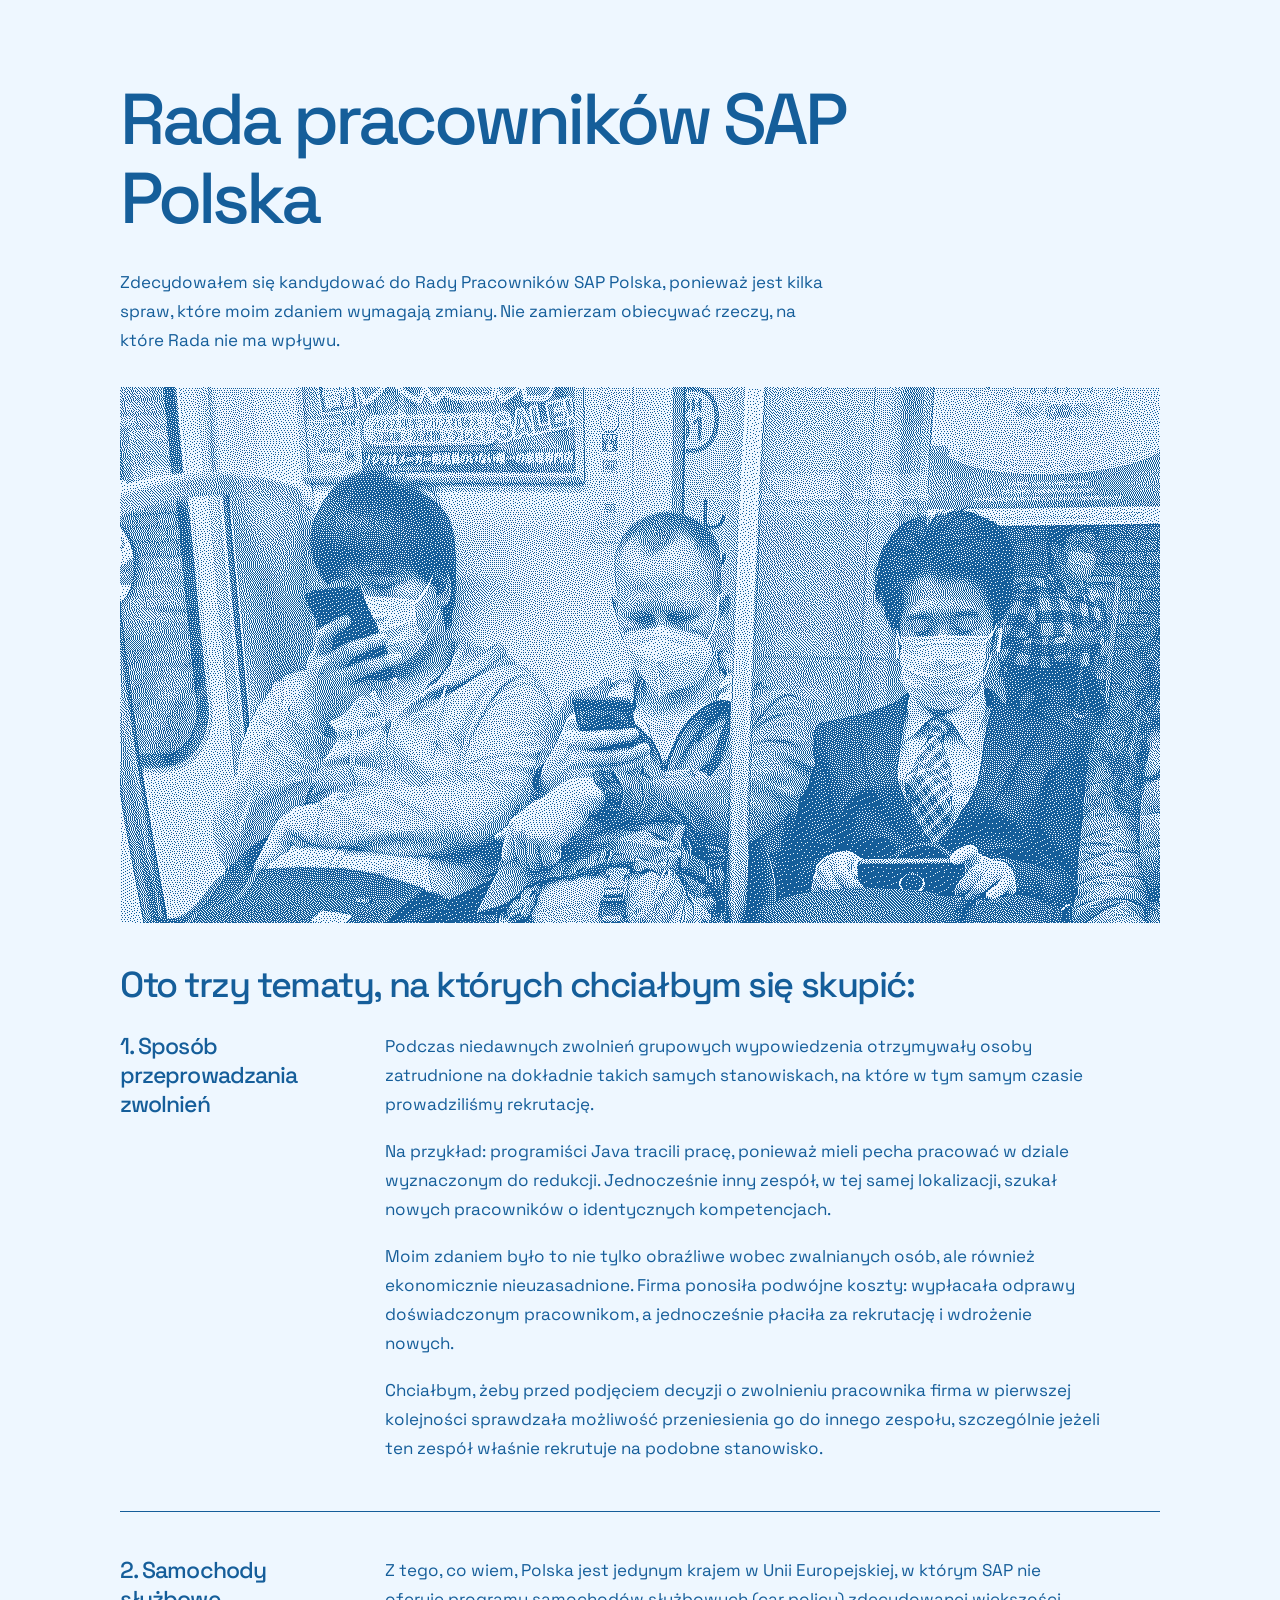
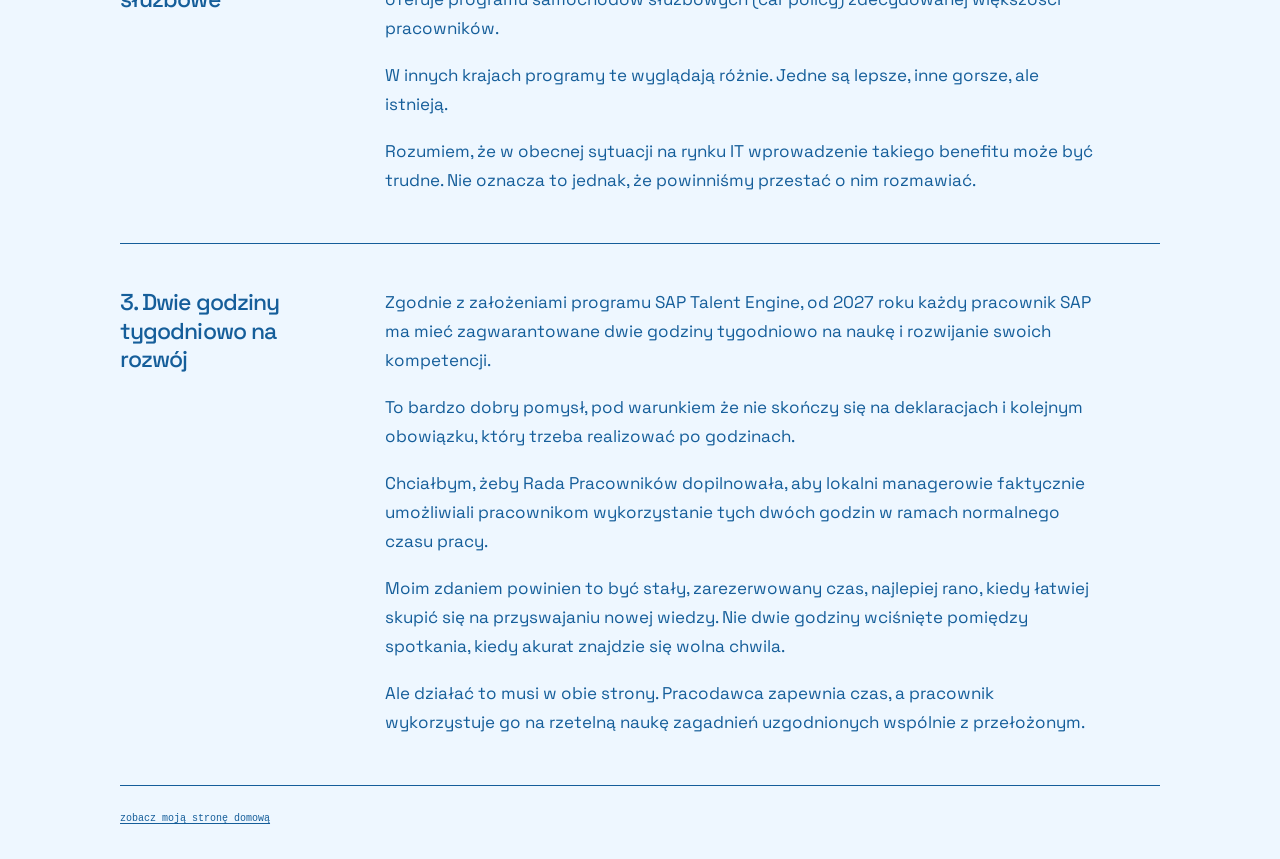
==== wybory/index.html @ 4619ec31 "Add election subpage" ====
<!doctype html>
<html lang="pl">
  <head>
    <meta charset="utf-8">
    <meta name="viewport" content="width=device-width, initial-scale=1">
    <meta name="theme-color" content="#eef7ff">
    <meta name="description" content="Robert Wydra — kandydat do Rady Pracowników SAP Polska. Trzy tematy: zwolnienia grupowe, samochody służbowe i czas na rozwój.">
    <meta property="og:type" content="website">
    <meta property="og:title" content="Rada pracowników SAP Polska">
    <meta property="og:description" content="Trzy tematy, na których chciałbym się skupić w Radzie Pracowników SAP Polska.">
    <meta property="og:url" content="https://wydra.dev/wybory/">
    <title>Rada pracowników SAP Polska</title>
    <link rel="canonical" href="https://wydra.dev/wybory/">
    <link rel="icon" href="../assets/favicon.svg" type="image/svg+xml">
    <link rel="preload" href="../assets/fonts/space-grotesk.woff2" as="font" type="font/woff2" crossorigin>
    <link rel="stylesheet" href="../styles.css">
    <style>
      .election-intro { display: block; padding-bottom: 40px; }
      .election-intro h1 { max-width: 20ch; font-size: clamp(36px, 6.2vw, 72px); line-height: 1.1; letter-spacing: -0.055em; }
      .election-overview { grid-template-columns: minmax(0, 1fr); gap: 32px; padding: 0; }
      .election-photo { margin: 0; }
      .election-photo img { width: 100%; }
      .election-topics > h2 { max-width: none; font-size: clamp(28px, 3vw, 36px); }
      .election-topics > .essay-section:first-of-type { border-top: 0; padding-top: 24px; }
      .election-topics h3 { margin: 0; max-width: 12ch; font-size: 23px; font-weight: 500; line-height: 1.25; }
      @media (max-width: 640px) {
        .election-topics h3 { max-width: none; }
      }
    </style>
  </head>
  <body>
    <div class="page">
      <main>
        <section class="intro election-intro" aria-labelledby="election-title">
          <h1 id="election-title">Rada pracowników SAP Polska</h1>
          <div class="intro election-overview">
            <div class="section-body">
              <p>Zdecydowałem się kandydować do Rady Pracowników SAP Polska, ponieważ jest kilka spraw, które moim zdaniem wymagają zmiany. Nie zamierzam obiecywać rzeczy, na które Rada nie ma wpływu.</p>
            </div>
            <figure class="election-photo">
              <img src="../assets/metro.png" alt="Robert Wydra w metrze, w niebieskim dwukolorowym ditheringu." width="1040" height="536" fetchpriority="high" decoding="async">
            </figure>
          </div>
        </section>
        <section class="election-topics" aria-labelledby="topics-title">
          <h2 id="topics-title">Oto trzy tematy, na których chciałbym się skupić:</h2>
          <section class="essay-section" aria-labelledby="layoffs-title">
            <div class="section-heading">
              <h3 id="layoffs-title">1. Sposób przeprowadzania zwolnień</h3>
            </div>
            <div class="section-body">
              <p>Podczas niedawnych zwolnień grupowych wypowiedzenia otrzymywały osoby zatrudnione na dokładnie takich samych stanowiskach, na które w tym samym czasie prowadziliśmy rekrutację.</p>
              <p>Na przykład: programiści Java tracili pracę, ponieważ mieli pecha pracować w dziale wyznaczonym do redukcji. Jednocześnie inny zespół, w tej samej lokalizacji, szukał nowych pracowników o identycznych kompetencjach.</p>
              <p>Moim zdaniem było to nie tylko obraźliwe wobec zwalnianych osób, ale również ekonomicznie nieuzasadnione. Firma ponosiła podwójne koszty: wypłacała odprawy doświadczonym pracownikom, a jednocześnie płaciła za rekrutację i wdrożenie nowych.</p>
              <p>Chciałbym, żeby przed podjęciem decyzji o zwolnieniu pracownika firma w pierwszej kolejności sprawdzała możliwość przeniesienia go do innego zespołu, szczególnie jeżeli ten zespół właśnie rekrutuje na podobne stanowisko.</p>
            </div>
          </section>
          <section class="essay-section" aria-labelledby="cars-title">
            <div class="section-heading">
              <h3 id="cars-title">2. Samochody służbowe</h3>
            </div>
            <div class="section-body">
              <p>Z tego, co wiem, Polska jest jedynym krajem w Unii Europejskiej, w którym SAP nie oferuje programu samochodów służbowych (car policy) zdecydowanej większości pracowników.</p>
              <p>W innych krajach programy te wyglądają różnie. Jedne są lepsze, inne gorsze, ale istnieją.</p>
              <p>Rozumiem, że w obecnej sytuacji na rynku IT wprowadzenie takiego benefitu może być trudne. Nie oznacza to jednak, że powinniśmy przestać o nim rozmawiać.</p>
            </div>
          </section>
          <section class="essay-section" aria-labelledby="learning-title">
            <div class="section-heading">
              <h3 id="learning-title">3. Dwie godziny tygodniowo na rozwój</h3>
            </div>
            <div class="section-body">
              <p>Zgodnie z założeniami programu SAP Talent Engine, od 2027 roku każdy pracownik SAP ma mieć zagwarantowane dwie godziny tygodniowo na naukę i rozwijanie swoich kompetencji.</p>
              <p>To bardzo dobry pomysł, pod warunkiem że nie skończy się na deklaracjach i kolejnym obowiązku, który trzeba realizować po godzinach.</p>
              <p>Chciałbym, żeby Rada Pracowników dopilnowała, aby lokalni managerowie faktycznie umożliwiali pracownikom wykorzystanie tych dwóch godzin w ramach normalnego czasu pracy.</p>
              <p>Moim zdaniem powinien to być stały, zarezerwowany czas, najlepiej rano, kiedy łatwiej skupić się na przyswajaniu nowej wiedzy. Nie dwie godziny wciśnięte pomiędzy spotkania, kiedy akurat znajdzie się wolna chwila.</p>
              <p>Ale działać to musi w obie strony. Pracodawca zapewnia czas, a pracownik wykorzystuje go na rzetelną naukę zagadnień uzgodnionych wspólnie z przełożonym.</p>
            </div>
          </section>
        </section>
      </main>
      <footer class="site-footer">
        <a href="/">zobacz moją stronę domową</a>
      </footer>
    </div>
  </body>
</html>
---- styles.css ----
@font-face {
  font-family: "Space Grotesk";
  src: url("assets/fonts/space-grotesk.woff2") format("woff2");
  font-style: normal;
  font-weight: 300 700;
  font-display: swap;
}

:root {
  color-scheme: light;
  --paper: #eef7ff;
  --ink: #155e9a;
  --rule: #155e9a;
  font-family: "Space Grotesk", system-ui, sans-serif;
  color: var(--ink);
  background: var(--paper);
  font-synthesis: none;
}

* { box-sizing: border-box; }
html { scroll-padding-top: 2rem; }
body { margin: 0; font-size: 17px; line-height: 1.7; }
::selection { background: var(--ink); color: var(--paper); }
button, a { -webkit-tap-highlight-color: transparent; }
a { color: inherit; text-underline-offset: 0.2em; text-decoration-thickness: 1px; }
a:hover { text-decoration-thickness: 2px; }
a:focus-visible, button:focus-visible { outline: 2px solid var(--ink); outline-offset: 5px; border-radius: 1px; }
button { color: inherit; font: inherit; }
[hidden] { display: none !important; }
img { display: block; max-width: 100%; height: auto; }
p { margin: 0 0 1.15rem; }
p:last-child { margin-bottom: 0; }
strong { font-weight: 600; }

.page { max-width: 1152px; padding: 0 56px; margin: 0 auto; }
.site-header { min-height: 112px; display: flex; justify-content: space-between; align-items: center; gap: 24px; border-bottom: 1px solid var(--rule); }
.wordmark { font-size: 32px; line-height: 1; letter-spacing: -0.08em; font-weight: 700; text-decoration: none; }
.wordmark span { margin-left: 2px; }
.site-header nav { display: flex; gap: 30px; font-size: 13px; }
.site-header nav a { text-decoration: none; }
.site-header nav a:hover { text-decoration: underline; }

.intro { display: grid; grid-template-columns: minmax(0, 1fr) 300px; gap: 80px; padding: 80px 0 88px; align-items: center; }
.intro-copy { animation: arrive 650ms ease-out both; }
.eyebrow, .portrait figcaption, .reading-list dt, .site-footer { font-family: ui-monospace, SFMono-Regular, Consolas, "Liberation Mono", monospace; }
.eyebrow { margin-bottom: 24px; font-size: 10px; letter-spacing: 0.06em; text-transform: uppercase; }
h1 { font-size: clamp(72px, 8.2vw, 112px); line-height: 0.96; letter-spacing: -0.075em; font-weight: 500; margin: 0 0 30px; }
.full-stop { margin-left: 3px; }
.intro-lead { font-size: 23px; line-height: 1.4; letter-spacing: -0.035em; font-weight: 500; margin-bottom: 17px; }
.intro-description { max-width: 44ch; font-size: 15px; line-height: 1.7; }
.contact-links { display: flex; flex-wrap: wrap; align-items: center; column-gap: 24px; row-gap: 12px; margin-top: 30px; font-size: 13px; }
.contact-links > a, .email-contact a { white-space: nowrap; }
.contact-links a { text-decoration: none; }
.contact-links a:hover { text-decoration: underline; text-underline-offset: 0.2em; }
.email-contact:empty { display: none; }
.email-fallback { overflow-wrap: anywhere; }
.portrait { margin: 0; align-self: center; }
.portrait img { width: 300px; }
.portrait figcaption { border-top: 1px solid var(--rule); padding-top: 12px; margin-top: 12px; font-size: 10px; text-align: right; }

.essay-section { display: grid; grid-template-columns: 225px minmax(0, 1fr); gap: 40px; padding: 44px 0 48px; border-top: 1px solid var(--rule); }
.section-icon { display: block; width: 20px; height: 20px; margin-bottom: 12px; }
h2 { font-size: 23px; font-weight: 500; line-height: 1.25; letter-spacing: -0.04em; margin: 0; max-width: 12ch; }
.section-body { max-width: 65ch; }
.project { display: grid; grid-template-columns: 96px minmax(0, 1fr); gap: 26px; align-items: start; }
.project-logo { display: block; margin-top: 6px; }
.project-logo img { width: 96px; }
.project-logo:focus-visible { outline-offset: 6px; }
h3 { margin: 0 0 9px; font-size: 25px; font-weight: 600; line-height: 1.2; letter-spacing: -0.04em; }
h3 a { text-decoration: none; }
h3 a:hover { text-decoration: underline; }
.small-link { display: inline-block; font-size: 13px; }
.project-copy p { margin-bottom: 14px; }

.reading-list { margin: 28px 0 0; }
.reading-list > div { margin-bottom: 24px; }
.reading-list > div:last-child { margin-bottom: 0; }
.reading-list dt { font-size: 10px; text-transform: uppercase; letter-spacing: 0.05em; margin-bottom: 12px; }
.reading-list dd { margin: 0 0 14px; }
.reading-list dd > a { font-size: 15px; font-weight: 500; }
.resource-note { display: block; margin-top: 3px; font-size: 13px; }
.video-links { display: flex; flex-wrap: wrap; gap: 10px 26px; }
.video-links a { white-space: nowrap; }
.outlook { padding-bottom: 64px; }
.outlook-lead { font-size: 25px; line-height: 1.35; letter-spacing: -0.04em; }
.closing-note { margin-top: 26px; font-size: 13px; font-weight: 500; }
.site-footer { display: flex; flex-wrap: wrap; justify-content: space-between; gap: 16px 24px; padding: 24px 0 32px; border-top: 1px solid var(--rule); font-size: 10px; }
.site-footer a { white-space: nowrap; }
.skip-link { position: fixed; z-index: 1; top: 12px; left: 12px; padding: 8px 16px; background: var(--paper); border: 2px solid var(--ink); transform: translateY(-200%); }
.skip-link:focus { transform: none; }

@keyframes arrive {
  from { opacity: 0; transform: translateY(8px); }
  to { opacity: 1; transform: translateY(0); }
}

@media (max-width: 900px) {
  .page { padding: 0 36px; }
  .intro { grid-template-columns: minmax(0, 1fr) 240px; gap: 36px; padding: 60px 0 64px; }
  .portrait img { width: 240px; }
  .essay-section { grid-template-columns: 170px minmax(0, 1fr); gap: 28px; }
  .project { grid-template-columns: 80px minmax(0, 1fr); gap: 20px; }
  .project-logo img { width: 80px; }
}

@media (max-width: 640px) {
  body { font-size: 16px; }
  .page { padding: 0 24px; }
  .site-header { min-height: 80px; gap: 16px; }
  .site-header nav { gap: 20px; font-size: 12px; }
  .wordmark { font-size: 28px; }
  .intro { grid-template-columns: minmax(0, 1fr); gap: 38px; padding: 46px 0 40px; }
  .eyebrow { font-size: 9px; margin-bottom: 24px; }
  h1 { font-size: clamp(72px, 20vw, 104px); margin-bottom: 24px; }
  .intro-lead { font-size: 22px; }
  .intro-description { font-size: 15px; }
  .contact-links { column-gap: 22px; margin-top: 26px; }
  .portrait { width: min(100%, 300px); }
  .portrait img { width: 100%; }
  .essay-section { grid-template-columns: minmax(0, 1fr); gap: 24px; padding: 32px 0 36px; }
  .section-heading { display: flex; align-items: center; gap: 14px; }
  .section-icon { margin: 0; flex-shrink: 0; }
  h2 { max-width: none; font-size: 23px; }
  .project { grid-template-columns: minmax(0, 1fr); gap: 20px; }
  .project-logo { width: 80px; margin-top: 0; }
  .outlook { padding-bottom: 42px; }
  .outlook-lead { font-size: 24px; }
  .site-footer { flex-direction: column; gap: 10px; padding: 22px 0 28px; }
}

@media (prefers-reduced-motion: reduce) {
  .intro-copy { animation: none; }
}
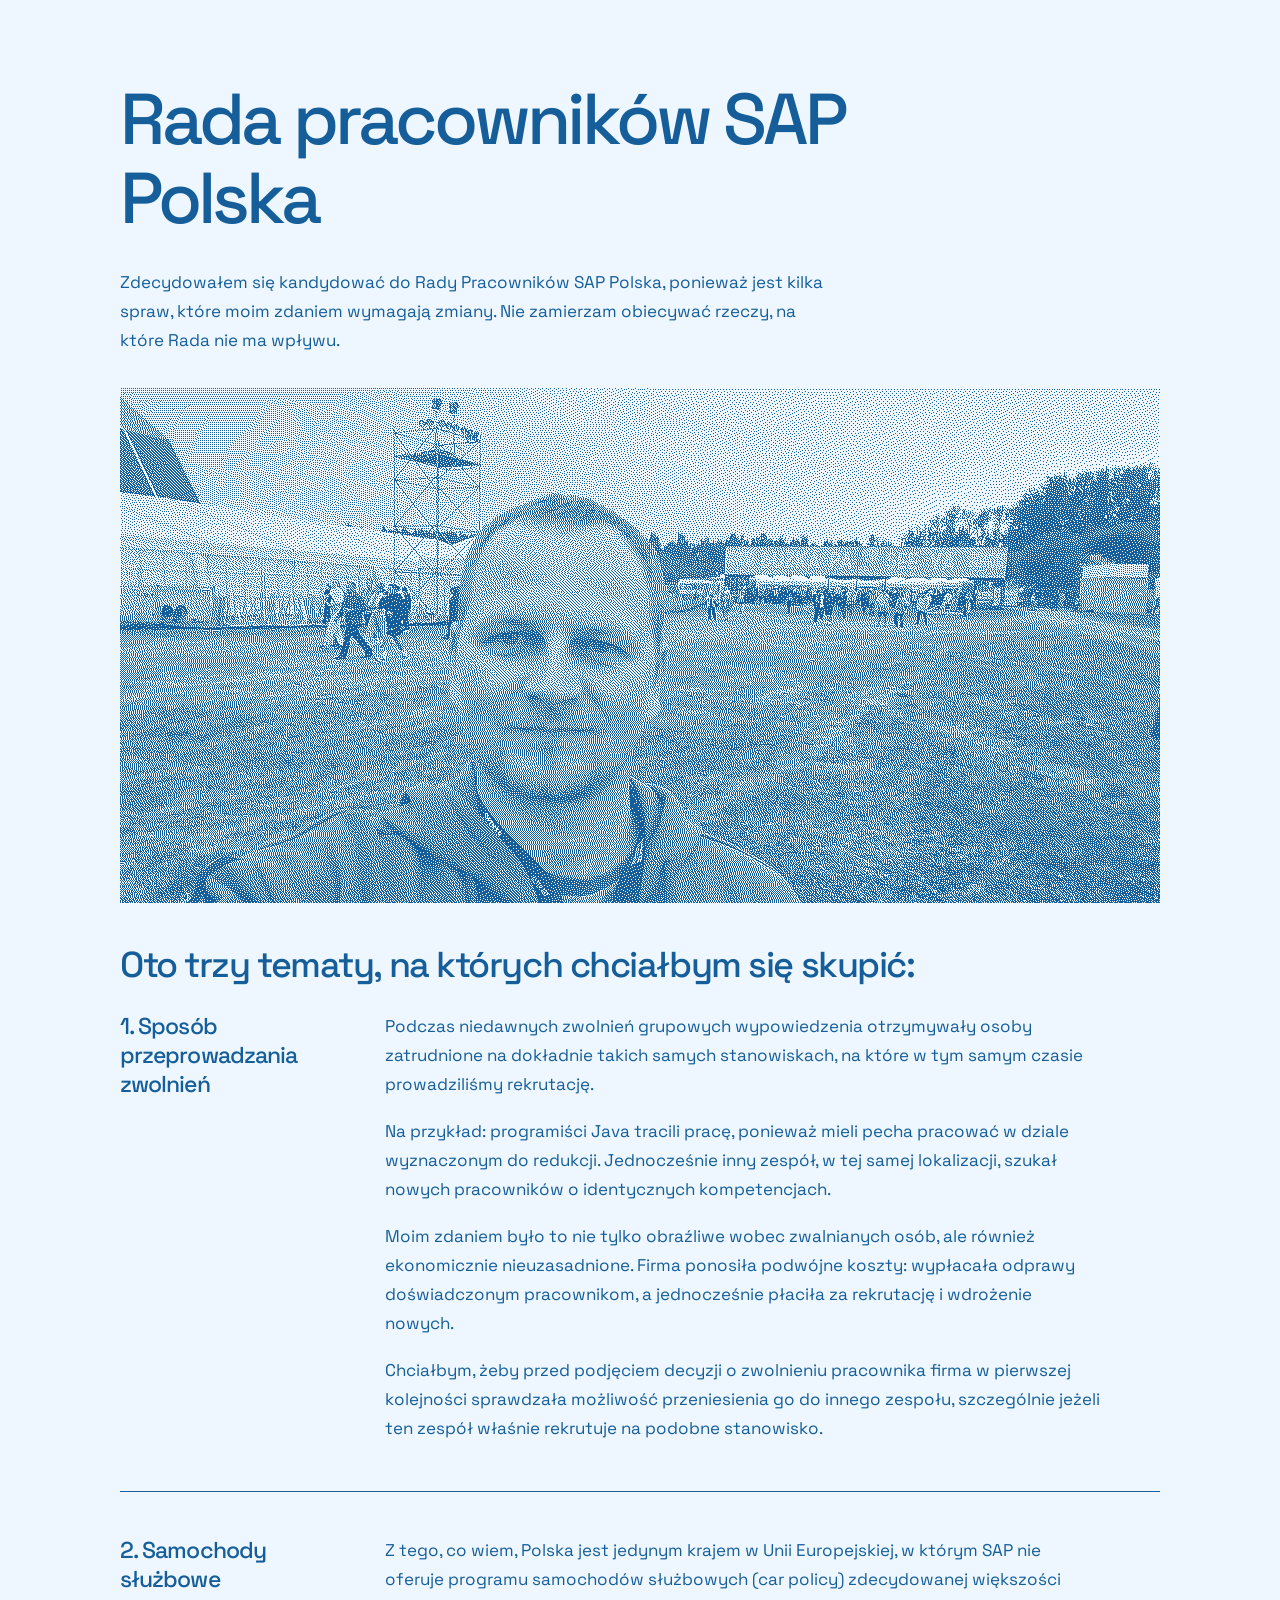
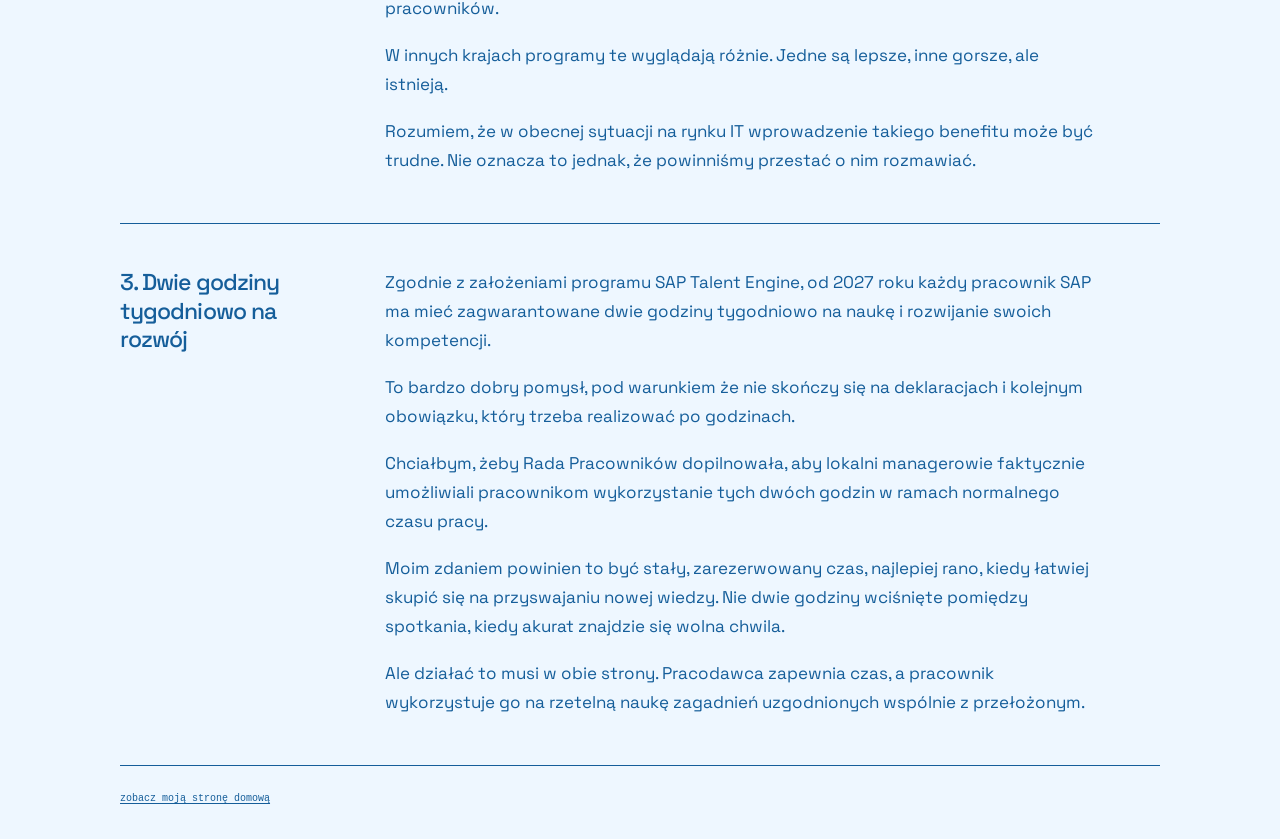
==== commit 3a4ea242: "Change photo on election page" ====
--- a/wybory/index.html
+++ b/wybory/index.html
@@ -38,7 +38,7 @@
               <p>Zdecydowałem się kandydować do Rady Pracowników SAP Polska, ponieważ jest kilka spraw, które moim zdaniem wymagają zmiany. Nie zamierzam obiecywać rzeczy, na które Rada nie ma wpływu.</p>
             </div>
             <figure class="election-photo">
-              <img src="../assets/metro.png" alt="Robert Wydra w metrze, w niebieskim dwukolorowym ditheringu." width="1040" height="536" fetchpriority="high" decoding="async">
+              <img src="../assets/opener.png" alt="Robert Wydra na festiwalu Open’er, w niebieskim dwukolorowym ditheringu." width="1040" height="516" fetchpriority="high" decoding="async">
             </figure>
           </div>
         </section>
